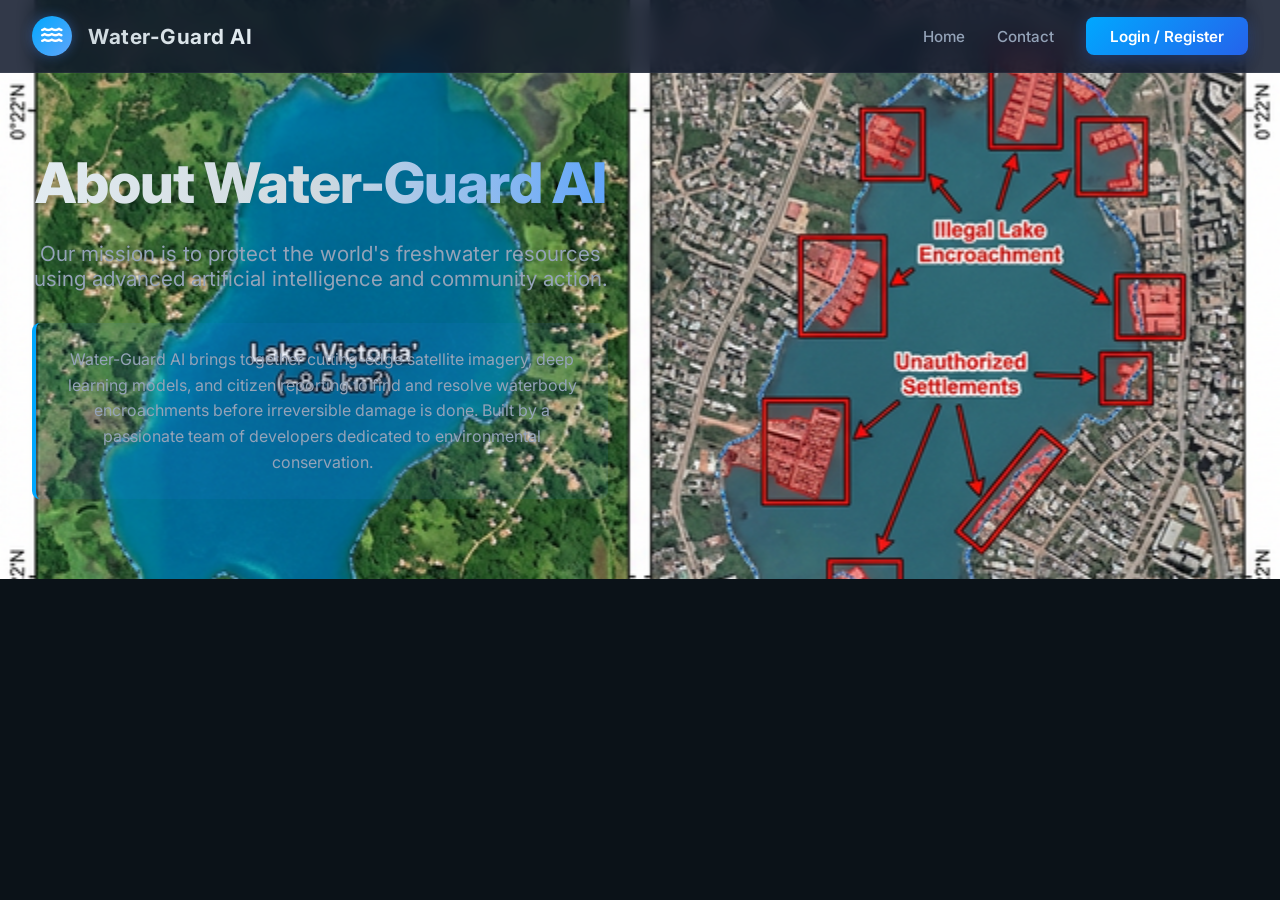
==== frontend/about.html @ 1f673948 "Enhance UI/UX, fix database migrations, unified satellite imagery, and connected Admin/Officer porta" ====
<!DOCTYPE html>
<html lang="en">
<head>
    <meta charset="UTF-8">
    <meta name="viewport" content="width=device-width, initial-scale=1.0">
    <title>Water-Guard AI | About Us</title>
    <link href="https://fonts.googleapis.com/css2?family=Inter:wght@300;400;600;700&display=swap" rel="stylesheet">
    <link rel="stylesheet" href="styles.css">
    <link rel="stylesheet" href="https://cdnjs.cloudflare.com/ajax/libs/font-awesome/6.4.0/css/all.min.css">
</head>
<body class="landing-mode">
    <header class="landing-header">
        <div class="header-container">
            <div class="logo-brand">
                <div class="icon-ring-small">
                    <i class="fa-solid fa-water"></i>
                </div>
                <h1>Water-Guard AI</h1>
            </div>
            <nav class="header-nav">
                <a href="index.html" class="nav-link">Home</a>
                <a href="contact.html" class="nav-link">Contact</a>
                <a href="login.html" class="nav-link login-btn">Login / Register</a>
            </nav>
        </div>
    </header>

    <section class="hero-section" style="padding-top: 150px; min-height: 50vh;">
        <div class="hero-content">
            <div class="hero-text" style="text-align: center; max-width: 800px; margin: 0 auto;">
                <h2 class="hero-title">About Water-Guard AI</h2>
                <p class="hero-subtitle">Our mission is to protect the world's freshwater resources using advanced artificial intelligence and community action.</p>
                <div class="problem-statement">
                    <p>Water-Guard AI brings together cutting-edge satellite imagery, deep learning models, and citizen reporting to find and resolve waterbody encroachments before irreversible damage is done. Built by a passionate team of developers dedicated to environmental conservation.</p>
                </div>
            </div>
        </div>
    </section>
</body>
</html>
---- frontend/styles.css ----
/* Reset and Base Styles */
:root {
    --bg-dark: #0B1218;
    --panel-bg: rgba(11, 18, 24, 0.65);
    --panel-border: rgba(255, 255, 255, 0.1);
    --text-primary: #f8fafc;
    --text-secondary: #94a3b8;
    --accent-blue: #00A8FF;
    --accent-blue-hover: #008DDE;
    --accent-success: #2ECC71;
    --accent-danger: #FF4D4D;
    --font-main: 'Inter', sans-serif;
    --corner-radius: 16px;
}

* {
    margin: 0;
    padding: 0;
    box-sizing: border-box;
}

body {
    font-family: var(--font-main);
    color: var(--text-primary);
    background-color: var(--bg-dark);
}

body.landing-mode {
    height: auto;
    overflow-y: auto;
}

body.dashboard-mode {
    height: 100vh;
    overflow: hidden;
}

.app-container {
    display: flex;
    height: 100vh;
    width: 100vw;
}

/* Glassmorphism Classes */
.glass-panel {
    background: var(--panel-bg);
    backdrop-filter: blur(20px);
    -webkit-backdrop-filter: blur(20px);
    border-right: 1px solid var(--panel-border);
    box-shadow: 0 4px 30px rgba(0, 0, 0, 0.5);
    z-index: 1000;
}

/* Sidebar Styling */
.sidebar {
    width: 380px;
    height: 100%;
    display: flex;
    flex-direction: column;
    padding: 2rem;
    position: relative;
    transition: transform 0.3s ease;
}

/* Logo Section */
.logo-section {
    display: flex;
    align-items: center;
    gap: 1rem;
    margin-bottom: 3rem;
}

.icon-ring {
    width: 48px;
    height: 48px;
    border-radius: 50%;
    background: linear-gradient(135deg, var(--accent-blue), #60a5fa);
    display: flex;
    align-items: center;
    justify-content: center;
    font-size: 1.5rem;
    color: white;
    box-shadow: 0 0 15px rgba(59, 130, 246, 0.5);
}

.logo-section h1 {
    font-size: 1.5rem;
    font-weight: 700;
    letter-spacing: 0.5px;
    background: linear-gradient(to right, #cfd9df 0%, #e2ebf0 100%);
    -webkit-background-clip: text;
    background-clip: text;
    -webkit-text-fill-color: transparent;
}

.subtitle {
    font-size: 0.85rem;
    color: var(--accent-blue);
    font-weight: 500;
    text-transform: uppercase;
    letter-spacing: 1px;
}

/* Controls */
.control-group {
    margin-bottom: 2rem;
}

.control-group label {
    display: block;
    font-size: 0.9rem;
    color: var(--text-secondary);
    margin-bottom: 0.75rem;
    font-weight: 600;
}

.control-group label i {
    margin-right: 8px;
    color: var(--accent-blue);
}

.input-wrapper input[type="text"] {
    width: 100%;
    padding: 14px 16px;
    background: rgba(255, 255, 255, 0.03);
    border: 1px solid var(--panel-border);
    border-radius: 8px;
    color: var(--text-primary);
    font-family: var(--font-main);
    font-size: 1rem;
    transition: all 0.2s ease;
    outline: none;
}

.input-wrapper input[type="text"]:focus {
    border-color: var(--accent-blue);
    background: rgba(59, 130, 246, 0.05);
    box-shadow: 0 0 0 3px rgba(59, 130, 246, 0.2);
}

/* File Upload UI */
.file-upload-wrapper {
    position: relative;
    width: 100%;
    height: 120px;
    border: 2px dashed var(--panel-border);
    border-radius: 12px;
    background: rgba(255, 255, 255, 0.02);
    display: flex;
    align-items: center;
    justify-content: center;
    transition: all 0.3s ease;
    cursor: pointer;
    overflow: hidden;
}

.file-upload-wrapper:hover {
    border-color: var(--accent-blue);
    background: rgba(59, 130, 246, 0.05);
}

.file-upload-wrapper input[type="file"] {
    position: absolute;
    width: 100%;
    height: 100%;
    opacity: 0;
    cursor: pointer;
    z-index: 10;
}

.file-upload-ui {
    display: flex;
    flex-direction: column;
    align-items: center;
    gap: 10px;
    color: var(--text-secondary);
    pointer-events: none;
}

.file-upload-ui i {
    font-size: 2rem;
    color: var(--accent-blue);
    transition: transform 0.3s ease;
}

.file-upload-wrapper:hover .file-upload-ui i {
    transform: translateY(-5px);
}

.file-upload-ui span {
    font-size: 0.9rem;
    font-weight: 500;
}

/* Action Button */
.primary-btn {
    width: 100%;
    padding: 16px;
    background: linear-gradient(135deg, var(--accent-blue), #2563eb);
    color: white;
    border: none;
    border-radius: 10px;
    font-family: var(--font-main);
    font-size: 1rem;
    font-weight: 600;
    cursor: pointer;
    box-shadow: 0 4px 15px rgba(37, 99, 235, 0.4);
    transition: all 0.3s ease;
    display: flex;
    align-items: center;
    justify-content: center;
    gap: 10px;
}

.primary-btn:hover {
    transform: translateY(-2px);
    box-shadow: 0 6px 20px rgba(37, 99, 235, 0.6);
}

.primary-btn:active {
    transform: translateY(1px);
}

/* Results Card */
.result-card {
    margin-top: 2rem;
    padding: 1.5rem;
    background: rgba(255, 255, 255, 0.03);
    border: 1px solid var(--panel-border);
    border-radius: 12px;
    display: flex;
    flex-direction: column;
    gap: 1rem;
    animation: fadeIn 0.4s ease forwards;
}

@keyframes fadeIn {
    from { opacity: 0; transform: translateY(10px); }
    to { opacity: 1; transform: translateY(0); }
}

.result-card.hidden {
    display: none;
}

.result-header {
    display: flex;
    align-items: center;
    gap: 8px;
    font-size: 1.1rem;
    font-weight: 600;
    color: var(--accent-success);
}

.result-item {
    display: flex;
    justify-content: space-between;
    align-items: center;
    padding-bottom: 0.5rem;
    border-bottom: 1px solid rgba(255,255,255,0.05);
    font-size: 0.95rem;
}

.result-item:last-child {
    border-bottom: none;
    padding-bottom: 0;
}

.result-label {
    color: var(--text-secondary);
}

.result-val {
    font-weight: 600;
    color: var(--text-primary);
}

.danger-text { color: var(--accent-danger); }

/* Loader */
.loader {
    width: 32px;
    height: 32px;
    border: 3px solid rgba(59, 130, 246, 0.3);
    border-radius: 50%;
    border-top-color: var(--accent-blue);
    animation: spin 1s linear infinite;
    margin: 1rem auto;
}

@keyframes spin {
    100% { transform: rotate(360deg); }
}

.loader.hidden { display: none; }

/* Credits Bottom */
.credits {
    margin-top: auto;
    text-align: center;
    font-size: 0.75rem;
    color: var(--text-secondary);
    opacity: 0.6;
}

/* Map Area */
.map-container {
    flex: 1;
    position: relative;
    background: #1a1a1a;
    background-image: 
        linear-gradient(rgba(255,255,255,0.03) 1px, transparent 1px),
        linear-gradient(90deg, rgba(255,255,255,0.03) 1px, transparent 1px);
    background-size: 50px 50px;
}

#map {
    width: 100%;
    height: 100%;
    z-index: 1;
    filter: brightness(0.9) contrast(1.2) saturate(1.1) grayscale(0.2);
}

/* Glassmorphism Stat Cards over map */
.map-overlay {
    position: absolute;
    top: 2rem;
    right: 2rem;
    padding: 1rem 1.5rem;
    border-radius: 12px;
    background: rgba(11, 18, 24, 0.4);
    backdrop-filter: blur(15px);
    -webkit-backdrop-filter: blur(15px);
    border: 1px solid rgba(255, 255, 255, 0.1);
    display: flex;
    gap: 2rem;
    z-index: 1000;
    box-shadow: 0 8px 32px 0 rgba(0, 0, 0, 0.3);
}

.stat-box {
    display: flex;
    flex-direction: column;
}

.stat-box.align-right {
    align-items: flex-end;
}

.stat-value {
    font-size: 1.2rem;
    font-weight: 700;
    color: var(--text-primary);
}

.stat-value i {
    color: var(--accent-blue);
    margin-right: 5px;
}

.stat-label {
    font-size: 0.75rem;
    color: var(--text-secondary);
    text-transform: uppercase;
    letter-spacing: 1px;
    margin-top: 2px;
}

/* Customizing Leaflet Dark Theme styling loosely */
.leaflet-container {
    background: #0f172a;
}
.leaflet-control-zoom {
    border: none !important;
    box-shadow: 0 4px 15px rgba(0,0,0,0.5) !important;
    border-radius: 8px !important;
    overflow: hidden;
}
.leaflet-control-zoom a {
    background: var(--panel-bg) !important;
    color: var(--text-primary) !important;
    border-bottom: 1px solid var(--panel-border) !important;
    backdrop-filter: blur(10px);
}
.leaflet-control-zoom a:hover {
    background: rgba(59, 130, 246, 0.2) !important;
}

/* ========== LANDING PAGE STYLES ========== */

.landing-page {
    width: 100%;
    min-height: 100vh;
    background: var(--bg-dark);
    overflow-x: hidden;
}

/* Landing Page Header */
.landing-header {
    position: fixed;
    top: 0;
    left: 0;
    right: 0;
    z-index: 2000;
    background: rgba(15, 23, 42, 0.85);
    backdrop-filter: blur(10px);
    border-bottom: 1px solid rgba(255, 255, 255, 0.05);
    padding: 0;
}

.header-container {
    max-width: 1400px;
    margin: 0 auto;
    padding: 1rem 2rem;
    display: flex;
    justify-content: space-between;
    align-items: center;
}

.logo-brand {
    display: flex;
    align-items: center;
    gap: 1rem;
    cursor: pointer;
    text-decoration: none;
}

.icon-ring-small {
    width: 40px;
    height: 40px;
    border-radius: 50%;
    background: linear-gradient(135deg, var(--accent-blue), #60a5fa);
    display: flex;
    align-items: center;
    justify-content: center;
    font-size: 1.2rem;
    color: white;
    box-shadow: 0 0 12px rgba(59, 130, 246, 0.4);
}

.logo-brand h1 {
    font-size: 1.3rem;
    font-weight: 700;
    background: linear-gradient(to right, #cfd9df 0%, #e2ebf0 100%);
    -webkit-background-clip: text;
    background-clip: text;
    -webkit-text-fill-color: transparent;
    letter-spacing: 0.5px;
}

.header-nav {
    display: flex;
    align-items: center;
    gap: 2rem;
}

.nav-link {
    color: var(--text-secondary);
    text-decoration: none;
    font-size: 0.95rem;
    font-weight: 500;
    transition: all 0.3s ease;
    position: relative;
}

.nav-link:hover {
    color: var(--accent-blue);
}

.nav-link::after {
    content: '';
    position: absolute;
    bottom: -5px;
    left: 0;
    width: 0;
    height: 2px;
    background: var(--accent-blue);
    transition: width 0.3s ease;
}

.nav-link:hover::after {
    width: 100%;
}

.login-btn {
    background: linear-gradient(135deg, var(--accent-blue), #2563eb);
    color: white !important;
    padding: 0.6rem 1.5rem;
    border-radius: 8px;
    font-weight: 600;
    box-shadow: 0 4px 15px rgba(37, 99, 235, 0.3);
    transition: all 0.3s ease;
}

.login-btn:hover {
    transform: translateY(-2px);
    box-shadow: 0 6px 20px rgba(37, 99, 235, 0.5);
}

.login-btn::after {
    display: none;
}

/* Cinematic Hero Section */
.hero-section {
    position: relative;
    min-height: 100vh;
    display: flex;
    align-items: center;
    padding: 80px 2rem 40px;
    background: url('assets/lake_comparison.png?v=2') center/cover no-repeat;
    overflow: hidden;
}


.hero-overlay {
    position: absolute;
    top: 0; left: 0; right: 0; bottom: 0;
    background: rgba(11, 18, 24, 0.55);
    z-index: 1;
}

/* Scanning Line Animation */
.hero-scanline {
    position: absolute;
    top: -100px;
    left: 0;
    width: 100%;
    height: 4px;
    background: var(--accent-blue);
    box-shadow: 0 0 25px 5px rgba(0, 168, 255, 0.5);
    z-index: 2;
    animation: scanAI 6s linear infinite;
}

@keyframes scanAI {
    0% { top: -5%; }
    100% { top: 105%; }
}

.hero-content {
    position: relative;
    z-index: 10;
    max-width: 1400px;
    margin: 0 auto;
    width: 100%;
    display: grid;
    grid-template-columns: 1fr 1fr;
    gap: 4rem;
    align-items: center;
}

.hero-text {
    z-index: 10;
}

.hero-title {
    font-size: 3.5rem;
    font-weight: 800;
    line-height: 1.2;
    margin-bottom: 1.5rem;
    background: linear-gradient(to right, #e2ebf0, #cfd9df, #60a5fa);
    -webkit-background-clip: text;
    background-clip: text;
    -webkit-text-fill-color: transparent;
    letter-spacing: -1px;
}

.hero-subtitle {
    font-size: 1.3rem;
    color: var(--text-secondary);
    margin-bottom: 2rem;
    font-weight: 400;
}

.problem-statement {
    background: rgba(59, 130, 246, 0.08);
    border-left: 4px solid var(--accent-blue);
    padding: 1.5rem;
    border-radius: 8px;
    margin-bottom: 2.5rem;
    font-size: 1rem;
    line-height: 1.6;
    color: var(--text-secondary);
}

.problem-statement strong {
    color: var(--accent-blue);
    font-weight: 600;
}

/* Glassmorphism Panel */
.analysis-card {
    background: rgba(255, 255, 255, 0.05);
    backdrop-filter: blur(10px);
    -webkit-backdrop-filter: blur(10px);
    border: 1px solid rgba(255, 255, 255, 0.1);
    border-radius: 15px;
    padding: 2.5rem;
    color: white;
    z-index: 10;
}

.hero-buttons {
    display: flex;
    gap: 1.5rem;
    flex-wrap: wrap;
    margin-top: 2rem;
}

.btn {
    padding: 14px 28px;
    border: none;
    border-radius: 10px;
    font-family: var(--font-main);
    font-size: 1rem;
    font-weight: 600;
    cursor: pointer;
    transition: all 0.3s ease;
    display: inline-flex;
    align-items: center;
    gap: 10px;
    text-decoration: none;
}

.btn-primary {
    background: linear-gradient(135deg, var(--accent-blue), #2563eb);
    color: white;
    box-shadow: 0 4px 15px rgba(37, 99, 235, 0.4);
}

.btn-primary:hover {
    transform: translateY(-3px);
    box-shadow: 0 8px 25px rgba(37, 99, 235, 0.6);
}

.btn-secondary {
    background: linear-gradient(135deg, var(--accent-success), #059669);
    color: white;
    box-shadow: 0 4px 15px rgba(16, 185, 129, 0.4);
}

.btn-secondary:hover {
    transform: translateY(-3px);
    box-shadow: 0 8px 25px rgba(16, 185, 129, 0.6);
}

.btn-outline {
    background: transparent;
    color: var(--accent-blue);
    border: 2px solid var(--accent-blue);
}

.btn-outline:hover {
    background: rgba(59, 130, 246, 0.1);
    transform: translateY(-3px);
}

.hero-image {
    position: relative;
    height: 400px;
    display: flex;
    align-items: center;
    justify-content: center;
}

/* Removed River Illustration block in favor of cinematic background */

/* Map Preview Section */
.map-preview-section {
    padding: 80px 2rem;
    background: rgba(255, 255, 255, 0.02);
    border-top: 1px solid rgba(255, 255, 255, 0.05);
    border-bottom: 1px solid rgba(255, 255, 255, 0.05);
}

.section-header {
    text-align: center;
    margin-bottom: 3rem;
    max-width: 1400px;
    margin-left: auto;
    margin-right: auto;
}

.section-header h3 {
    font-size: 2.5rem;
    font-weight: 700;
    margin-bottom: 0.75rem;
    background: linear-gradient(to right, #e2ebf0, #cfd9df);
    -webkit-background-clip: text;
    background-clip: text;
    -webkit-text-fill-color: transparent;
}

.section-header p {
    font-size: 1.1rem;
    color: var(--text-secondary);
}

.landing-map {
    width: 100%;
    max-width: 1400px;
    height: 500px;
    margin: 0 auto;
    border-radius: 16px;
    overflow: hidden;
    box-shadow: 0 10px 40px rgba(0, 0, 0, 0.5);
    border: 1px solid rgba(255, 255, 255, 0.1);
}

.map-legend {
    display: flex;
    justify-content: center;
    gap: 3rem;
    margin-top: 2.5rem;
    flex-wrap: wrap;
    max-width: 1400px;
    margin-left: auto;
    margin-right: auto;
}

.legend-item {
    display: flex;
    align-items: center;
    gap: 0.75rem;
}

.legend-dot {
    width: 12px;
    height: 12px;
    border-radius: 50%;
    flex-shrink: 0;
}

.legend-item p {
    color: var(--text-secondary);
    font-size: 0.95rem;
    margin: 0;
}

/* Statistics Section */
.stats-section {
    padding: 80px 2rem;
    max-width: 1400px;
    margin: 0 auto;
}

.stats-grid {
    display: grid;
    grid-template-columns: repeat(auto-fit, minmax(280px, 1fr));
    gap: 2rem;
    margin-top: 3rem;
}

.stat-card {
    padding: 2rem;
    border: 1px solid rgba(255, 255, 255, 0.1);
    border-radius: 16px;
    background: rgba(15, 23, 42, 0.4);
    backdrop-filter: blur(10px);
    display: flex;
    align-items: center;
    gap: 2rem;
    transition: all 0.3s ease;
}

.stat-card:hover {
    transform: translateY(-8px);
    background: rgba(15, 23, 42, 0.6);
    border-color: rgba(255, 255, 255, 0.2);
    box-shadow: 0 10px 30px rgba(59, 130, 246, 0.2);
}

.stat-icon {
    font-size: 2.5rem;
    color: var(--accent-blue);
    width: 60px;
    height: 60px;
    background: rgba(59, 130, 246, 0.15);
    border-radius: 12px;
    display: flex;
    align-items: center;
    justify-content: center;
    flex-shrink: 0;
}

.stat-content {
    flex: 1;
}

.stat-number {
    font-size: 2.2rem;
    font-weight: 800;
    color: var(--text-primary);
    margin-bottom: 0.5rem;
}

.stat-label {
    font-size: 0.95rem;
    color: var(--text-secondary);
    line-height: 1.4;
}

/* Features Section */
.features-section {
    padding: 80px 2rem;
    background: rgba(255, 255, 255, 0.02);
    border-top: 1px solid rgba(255, 255, 255, 0.05);
}

.features-grid {
    display: grid;
    grid-template-columns: repeat(auto-fit, minmax(300px, 1fr));
    gap: 2rem;
    margin-top: 3rem;
    max-width: 1400px;
    margin-left: auto;
    margin-right: auto;
}

.feature-card {
    padding: 2.5rem;
    border: 1px solid rgba(255, 255, 255, 0.1);
    border-radius: 16px;
    background: rgba(15, 23, 42, 0.4);
    transition: all 0.3s ease;
    text-align: center;
}

.feature-card:hover {
    transform: translateY(-10px);
    background: rgba(15, 23, 42, 0.6);
    border-color: var(--accent-blue);
    box-shadow: 0 15px 40px rgba(59, 130, 246, 0.25);
}

.feature-icon {
    font-size: 3rem;
    color: var(--accent-blue);
    margin-bottom: 1.5rem;
    transition: all 0.3s ease;
}

.feature-card:hover .feature-icon {
    transform: scale(1.15) rotate(5deg);
    color: #60a5fa;
    filter: drop-shadow(0 0 15px rgba(59, 130, 246, 0.5));
}

.feature-card h4 {
    font-size: 1.3rem;
    margin-bottom: 1rem;
    color: var(--text-primary);
    font-weight: 600;
}

.feature-card p {
    color: var(--text-secondary);
    line-height: 1.6;
    font-size: 0.95rem;
}

/* Awareness Section */
.awareness-section {
    padding: 80px 2rem;
    max-width: 1400px;
    margin: 0 auto;
}

.awareness-grid {
    display: grid;
    grid-template-columns: repeat(auto-fit, minmax(300px, 1fr));
    gap: 2rem;
    margin-top: 3rem;
}

.awareness-card {
    padding: 2.5rem;
    border: 1px solid rgba(255, 255, 255, 0.1);
    border-radius: 16px;
    background: rgba(15, 23, 42, 0.4);
    transition: all 0.3s ease;
}

.awareness-card:hover {
    transform: translateY(-8px);
    background: rgba(15, 23, 42, 0.6);
    border-color: var(--accent-success);
    box-shadow: 0 12px 35px rgba(16, 185, 129, 0.2);
}

.awareness-icon {
    font-size: 2.5rem;
    color: var(--accent-success);
    margin-bottom: 1.5rem;
    transition: all 0.3s ease;
}

.awareness-card:hover .awareness-icon {
    transform: scale(1.2) rotate(-5deg);
    filter: drop-shadow(0 0 12px rgba(16, 185, 129, 0.4));
}

.awareness-card h4 {
    font-size: 1.2rem;
    margin-bottom: 1rem;
    color: var(--text-primary);
    font-weight: 600;
}

.awareness-card p {
    color: var(--text-secondary);
    line-height: 1.6;
    font-size: 0.95rem;
}

/* Call to Action Section */
.cta-section {
    padding: 80px 2rem;
    background: linear-gradient(135deg, rgba(59, 130, 246, 0.15) 0%, rgba(16, 185, 129, 0.1) 100%);
    border-top: 1px solid rgba(255, 255, 255, 0.1);
    border-bottom: 1px solid rgba(255, 255, 255, 0.1);
}

.cta-content {
    max-width: 800px;
    margin: 0 auto;
    text-align: center;
}

.cta-section h3 {
    font-size: 2.5rem;
    font-weight: 700;
    margin-bottom: 1.5rem;
    background: linear-gradient(to right, #60a5fa, #10b981);
    -webkit-background-clip: text;
    background-clip: text;
    -webkit-text-fill-color: transparent;
}

.cta-section p {
    font-size: 1.1rem;
    color: var(--text-secondary);
    margin-bottom: 2.5rem;
    line-height: 1.6;
}

.cta-buttons {
    display: flex;
    gap: 1.5rem;
    justify-content: center;
    flex-wrap: wrap;
}

/* Landing Footer */
.landing-footer {
    background: rgba(15, 23, 42, 0.8);
    border-top: 1px solid rgba(255, 255, 255, 0.05);
    padding: 4rem 2rem 2rem;
    backdrop-filter: blur(10px);
}

.footer-content {
    max-width: 1400px;
    margin: 0 auto 3rem;
    display: grid;
    grid-template-columns: repeat(auto-fit, minmax(250px, 1fr));
    gap: 2rem;
}

.footer-section h5 {
    font-size: 1.1rem;
    font-weight: 600;
    margin-bottom: 1rem;
    color: var(--text-primary);
}

.footer-section p {
    color: var(--text-secondary);
    font-size: 0.95rem;
    line-height: 1.6;
}

.footer-section ul {
    list-style: none;
}

.footer-section ul li {
    margin-bottom: 0.75rem;
}

.footer-section ul li a {
    color: var(--text-secondary);
    text-decoration: none;
    transition: color 0.3s ease;
}

.footer-section ul li a:hover {
    color: var(--accent-blue);
}

.social-links {
    display: flex;
    gap: 1rem;
}

.social-links a {
    width: 40px;
    height: 40px;
    border: 1px solid rgba(255, 255, 255, 0.2);
    border-radius: 50%;
    display: flex;
    align-items: center;
    justify-content: center;
    color: var(--text-secondary);
    text-decoration: none;
    transition: all 0.3s ease;
}

.social-links a:hover {
    background: rgba(59, 130, 246, 0.2);
    border-color: var(--accent-blue);
    color: var(--accent-blue);
}

.footer-bottom {
    text-align: center;
    padding-top: 2rem;
    border-top: 1px solid rgba(255, 255, 255, 0.05);
    color: var(--text-secondary);
    font-size: 0.9rem;
}

/* Responsive Design */
@media (max-width: 1024px) {
    .hero-content {
        grid-template-columns: 1fr;
        gap: 2rem;
    }

    .hero-title {
        font-size: 2.5rem;
    }

    .hero-image {
        height: 300px;
    }

    .river-illustration {
        font-size: 150px;
    }

    .stats-grid {
        grid-template-columns: 1fr 1fr;
    }

    .features-grid {
        grid-template-columns: 1fr;
    }

    .awareness-grid {
        grid-template-columns: 1fr;
    }

    .landing-map {
        height: 350px;
    }
}

@media (max-width: 768px) {
    .header-nav {
        gap: 1rem;
    }

    .nav-link {
        font-size: 0.85rem;
    }

    .hero-section {
        padding: 100px 1.5rem 60px;
    }

    .hero-title {
        font-size: 2rem;
    }

    .hero-subtitle {
        font-size: 1.1rem;
    }

    .hero-buttons {
        flex-direction: column;
    }

    .btn {
        width: 100%;
        justify-content: center;
    }

    .stats-grid {
        grid-template-columns: 1fr;
    }

    .stat-card {
        flex-direction: column;
        text-align: center;
    }

    .section-header h3 {
        font-size: 1.8rem;
    }

    .section-header p {
        font-size: 0.95rem;
    }

    .cta-buttons {
        flex-direction: column;
    }

    .cta-buttons .btn {
        width: 100%;
    }

    .landing-map {
        height: 250px;
    }

    .map-legend {
        gap: 1.5rem;
    }
}

/* Case Study Section */
.case-study-section {
    padding: 80px 2rem;
    max-width: 1400px;
    margin: 0 auto;
}

.case-study-container {
    margin-top: 3rem;
}

.case-study-card {
    display: grid;
    grid-template-columns: 1fr 1fr;
    gap: 3rem;
    padding: 3rem;
    align-items: center;
}

.case-study-details h4 {
    font-size: 1.5rem;
    margin-bottom: 1.5rem;
    color: var(--accent-blue);
}

.case-study-details p {
    color: var(--text-secondary);
    line-height: 1.8;
    margin-bottom: 2rem;
    font-size: 1.1rem;
}

.case-study-stats {
    display: grid;
    grid-template-columns: repeat(3, 1fr);
    gap: 1.5rem;
}

.cs-stat {
    display: flex;
    flex-direction: column;
    gap: 5px;
}

.cs-val {
    font-size: 1.8rem;
    font-weight: 700;
    color: var(--text-primary);
}

.cs-lbl {
    font-size: 0.8rem;
    color: var(--text-secondary);
    text-transform: uppercase;
    letter-spacing: 1px;
}

@media (max-width: 900px) {
    .case-study-card {
        grid-template-columns: 1fr;
        padding: 2rem;
    }
}
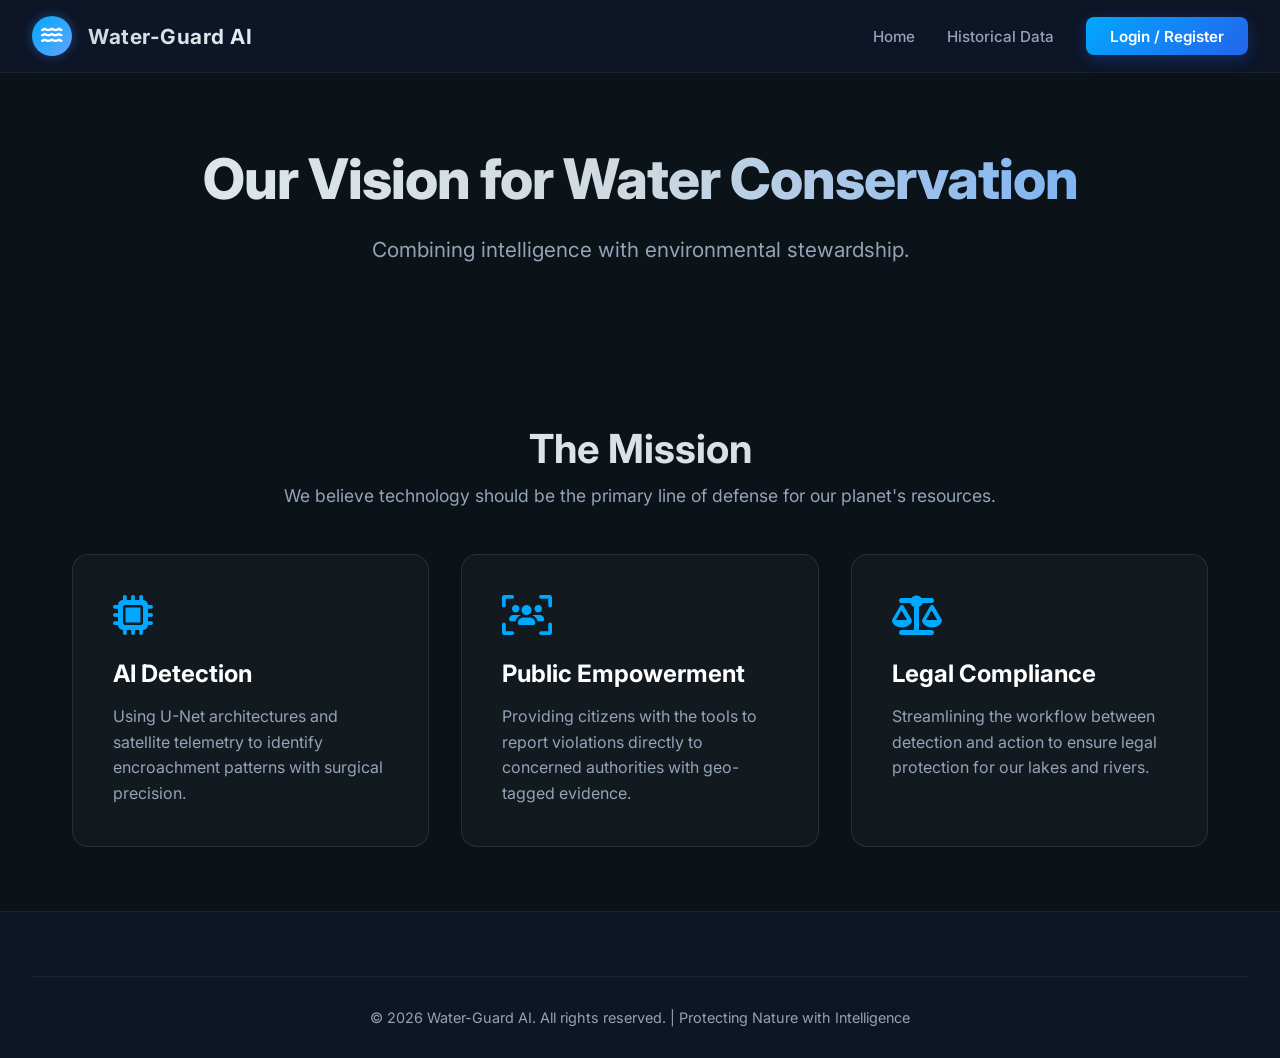
==== commit 2aac98f3: "Fix About and Contact pages, remove background images, and update navigation" ====
--- a/frontend/about.html
+++ b/frontend/about.html
@@ -4,37 +4,133 @@
     <meta charset="UTF-8">
     <meta name="viewport" content="width=device-width, initial-scale=1.0">
     <title>Water-Guard AI | About Us</title>
+    
+    <!-- Google Fonts -->
     <link href="https://fonts.googleapis.com/css2?family=Inter:wght@300;400;600;700&display=swap" rel="stylesheet">
+    
+    <!-- Custom Styles -->
     <link rel="stylesheet" href="styles.css">
+    
+    <!-- FontAwesome Icons -->
     <link rel="stylesheet" href="https://cdnjs.cloudflare.com/ajax/libs/font-awesome/6.4.0/css/all.min.css">
+
+    <style>
+        .about-hero {
+            background: #0B1218 !important; /* Forces no image */
+            min-height: 40vh !important;
+            padding-top: 120px;
+        }
+
+        .about-content {
+            max-width: 1200px;
+            margin: 0 auto;
+            padding: 4rem 2rem;
+        }
+
+        .mission-grid {
+            display: grid;
+            grid-template-columns: repeat(auto-fit, minmax(300px, 1fr));
+            gap: 2rem;
+            margin-top: 3rem;
+        }
+
+        .glass-card {
+            background: rgba(255, 255, 255, 0.03);
+            backdrop-filter: blur(10px);
+            border: 1px solid rgba(255, 255, 255, 0.1);
+            border-radius: 16px;
+            padding: 2.5rem;
+            transition: transform 0.3s ease;
+        }
+
+        .glass-card:hover {
+            transform: translateY(-10px);
+            border-color: var(--accent-blue);
+        }
+
+        .glass-card i {
+            font-size: 2.5rem;
+            color: var(--accent-blue);
+            margin-bottom: 1.5rem;
+        }
+
+        .glass-card h3 {
+            font-size: 1.5rem;
+            margin-bottom: 1rem;
+            color: #fff;
+        }
+
+        .glass-card p {
+            color: var(--text-secondary);
+            line-height: 1.6;
+        }
+    </style>
 </head>
 <body class="landing-mode">
+    <!-- Navigation Header -->
     <header class="landing-header">
         <div class="header-container">
-            <div class="logo-brand">
+            <a href="index.html" class="logo-brand">
                 <div class="icon-ring-small">
                     <i class="fa-solid fa-water"></i>
                 </div>
                 <h1>Water-Guard AI</h1>
-            </div>
+            </a>
             <nav class="header-nav">
                 <a href="index.html" class="nav-link">Home</a>
-                <a href="contact.html" class="nav-link">Contact</a>
+                <a href="history.html" class="nav-link">Historical Data</a>
                 <a href="login.html" class="nav-link login-btn">Login / Register</a>
             </nav>
         </div>
     </header>
 
-    <section class="hero-section" style="padding-top: 150px; min-height: 50vh;">
-        <div class="hero-content">
-            <div class="hero-text" style="text-align: center; max-width: 800px; margin: 0 auto;">
-                <h2 class="hero-title">About Water-Guard AI</h2>
-                <p class="hero-subtitle">Our mission is to protect the world's freshwater resources using advanced artificial intelligence and community action.</p>
-                <div class="problem-statement">
-                    <p>Water-Guard AI brings together cutting-edge satellite imagery, deep learning models, and citizen reporting to find and resolve waterbody encroachments before irreversible damage is done. Built by a passionate team of developers dedicated to environmental conservation.</p>
+    <main>
+        <!-- About Hero Section -->
+        <section class="hero-section about-hero">
+            <div class="hero-overlay" style="background: transparent;"></div>
+            <div class="hero-content" style="grid-template-columns: 1fr; text-align: center;">
+                <div class="hero-text">
+                    <h2 class="hero-title">Our Vision for Water Conservation</h2>
+                    <p class="hero-subtitle">Combining intelligence with environmental stewardship.</p>
                 </div>
             </div>
+        </section>
+
+        <!-- Mission Details -->
+        <section class="about-content">
+            <div class="section-header">
+                <h3>The Mission</h3>
+                <p>We believe technology should be the primary line of defense for our planet's resources.</p>
+            </div>
+
+            <div class="mission-grid">
+                <div class="glass-card">
+                    <i class="fa-solid fa-microchip"></i>
+                    <h3>AI Detection</h3>
+                    <p>Using U-Net architectures and satellite telemetry to identify encroachment patterns with surgical precision.</p>
+                </div>
+
+                <div class="glass-card">
+                    <i class="fa-solid fa-users-viewfinder"></i>
+                    <h3>Public Empowerment</h3>
+                    <p>Providing citizens with the tools to report violations directly to concerned authorities with geo-tagged evidence.</p>
+                </div>
+
+                <div class="glass-card">
+                    <i class="fa-solid fa-scale-balanced"></i>
+                    <h3>Legal Compliance</h3>
+                    <p>Streamlining the workflow between detection and action to ensure legal protection for our lakes and rivers.</p>
+                </div>
+            </div>
+        </section>
+    </main>
+
+    <!-- Footer copied from index.html concept -->
+    <footer class="landing-footer">
+        <div class="footer-bottom">
+            <p>&copy; 2026 Water-Guard AI. All rights reserved. | Protecting Nature with Intelligence</p>
         </div>
-    </section>
+    </footer>
+
 </body>
 </html>
--- a/frontend/styles.css
+++ b/frontend/styles.css
@@ -508,7 +508,7 @@
     display: flex;
     align-items: center;
     padding: 80px 2rem 40px;
-    background: url('assets/lake_comparison.png?v=2') center/cover no-repeat;
+    background: url('assets/compare.png') center/cover no-repeat;
     overflow: hidden;
 }
 
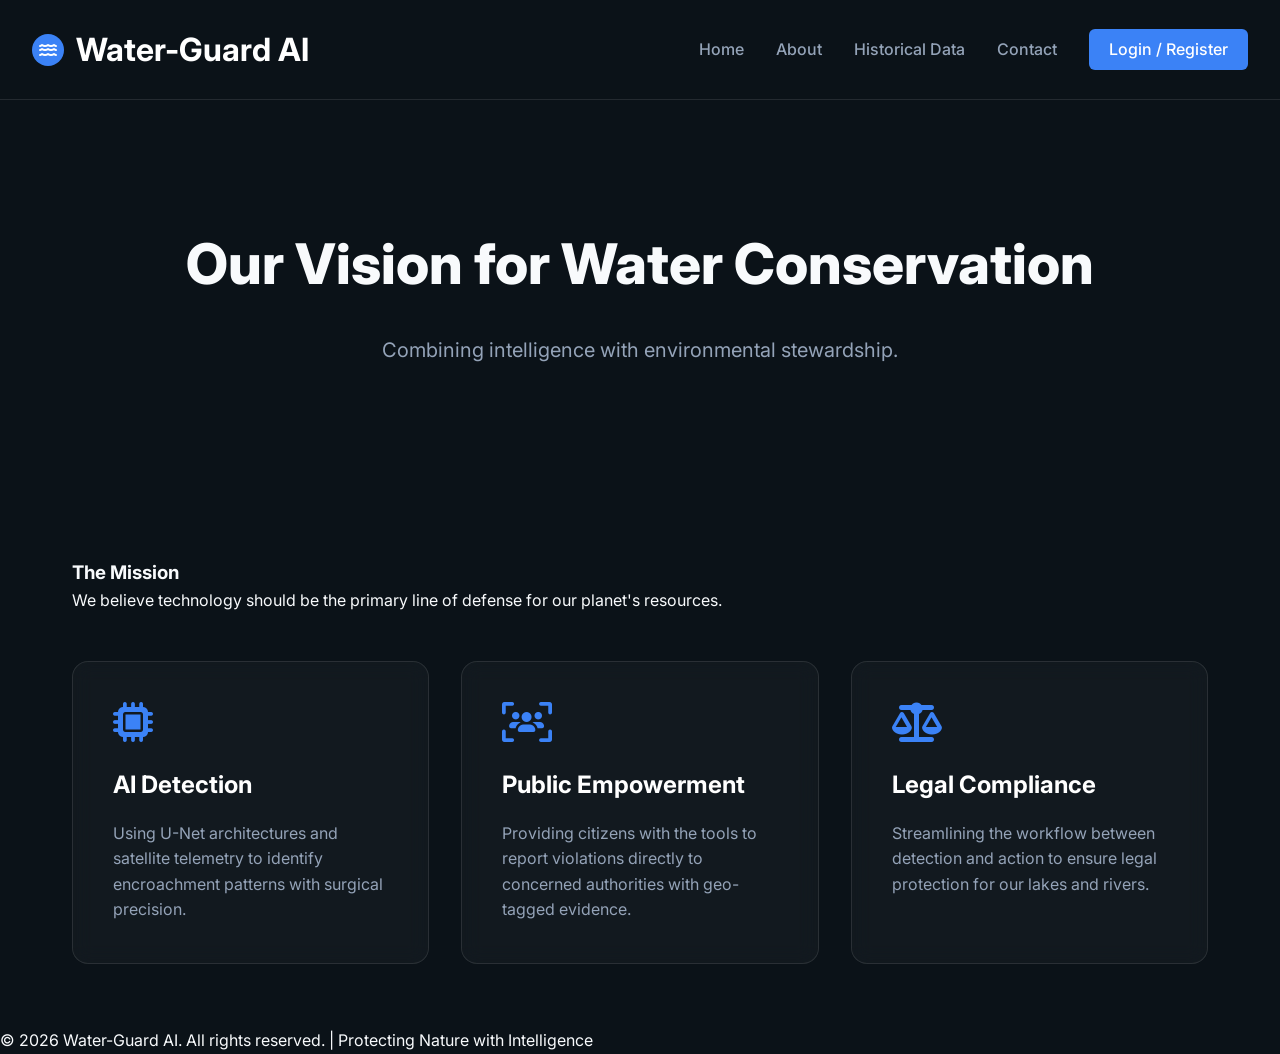
==== commit ec5e202a: "all db error fixed and migrated updated colulmnd" ====
--- a/frontend/about.html
+++ b/frontend/about.html
@@ -4,36 +4,27 @@
     <meta charset="UTF-8">
     <meta name="viewport" content="width=device-width, initial-scale=1.0">
     <title>Water-Guard AI | About Us</title>
-    
-    <!-- Google Fonts -->
     <link href="https://fonts.googleapis.com/css2?family=Inter:wght@300;400;600;700&display=swap" rel="stylesheet">
-    
-    <!-- Custom Styles -->
     <link rel="stylesheet" href="styles.css">
-    
-    <!-- FontAwesome Icons -->
     <link rel="stylesheet" href="https://cdnjs.cloudflare.com/ajax/libs/font-awesome/6.4.0/css/all.min.css">
-
+    <script src="auth.js?v=2"></script>
     <style>
         .about-hero {
-            background: #0B1218 !important; /* Forces no image */
+            background: #0B1218 !important; 
             min-height: 40vh !important;
             padding-top: 120px;
         }
-
         .about-content {
             max-width: 1200px;
             margin: 0 auto;
             padding: 4rem 2rem;
         }
-
         .mission-grid {
             display: grid;
             grid-template-columns: repeat(auto-fit, minmax(300px, 1fr));
             gap: 2rem;
             margin-top: 3rem;
         }
-
         .glass-card {
             background: rgba(255, 255, 255, 0.03);
             backdrop-filter: blur(10px);
@@ -42,24 +33,20 @@
             padding: 2.5rem;
             transition: transform 0.3s ease;
         }
-
         .glass-card:hover {
             transform: translateY(-10px);
             border-color: var(--accent-blue);
         }
-
         .glass-card i {
             font-size: 2.5rem;
             color: var(--accent-blue);
             margin-bottom: 1.5rem;
         }
-
         .glass-card h3 {
             font-size: 1.5rem;
             margin-bottom: 1rem;
             color: #fff;
         }
-
         .glass-card p {
             color: var(--text-secondary);
             line-height: 1.6;
@@ -67,7 +54,6 @@
     </style>
 </head>
 <body class="landing-mode">
-    <!-- Navigation Header -->
     <header class="landing-header">
         <div class="header-container">
             <a href="index.html" class="logo-brand">
@@ -78,14 +64,15 @@
             </a>
             <nav class="header-nav">
                 <a href="index.html" class="nav-link">Home</a>
+                <a href="about.html" class="nav-link">About</a>
                 <a href="history.html" class="nav-link">Historical Data</a>
+                <a href="contact.html" class="nav-link">Contact</a>
                 <a href="login.html" class="nav-link login-btn">Login / Register</a>
             </nav>
         </div>
     </header>
 
     <main>
-        <!-- About Hero Section -->
         <section class="hero-section about-hero">
             <div class="hero-overlay" style="background: transparent;"></div>
             <div class="hero-content" style="grid-template-columns: 1fr; text-align: center;">
@@ -96,7 +83,6 @@
             </div>
         </section>
 
-        <!-- Mission Details -->
         <section class="about-content">
             <div class="section-header">
                 <h3>The Mission</h3>
@@ -125,12 +111,10 @@
         </section>
     </main>
 
-    <!-- Footer copied from index.html concept -->
     <footer class="landing-footer">
         <div class="footer-bottom">
             <p>&copy; 2026 Water-Guard AI. All rights reserved. | Protecting Nature with Intelligence</p>
         </div>
     </footer>
-
 </body>
 </html>
--- a/frontend/styles.css
+++ b/frontend/styles.css
@@ -1,16 +1,14 @@
-/* Reset and Base Styles */
 :root {
     --bg-dark: #0B1218;
-    --panel-bg: rgba(11, 18, 24, 0.65);
+    --panel-bg: rgba(15, 23, 42, 0.9);
     --panel-border: rgba(255, 255, 255, 0.1);
     --text-primary: #f8fafc;
     --text-secondary: #94a3b8;
-    --accent-blue: #00A8FF;
-    --accent-blue-hover: #008DDE;
-    --accent-success: #2ECC71;
-    --accent-danger: #FF4D4D;
+    --accent-blue: #3b82f6;
+    --accent-green: #10b981;
+    --accent-danger: #ef4444;
+    --accent-warning: #f59e0b;
     --font-main: 'Inter', sans-serif;
-    --corner-radius: 16px;
 }
 
 * {
@@ -23,1123 +21,218 @@
     font-family: var(--font-main);
     color: var(--text-primary);
     background-color: var(--bg-dark);
-}
-
-body.landing-mode {
-    height: auto;
-    overflow-y: auto;
-}
-
-body.dashboard-mode {
-    height: 100vh;
-    overflow: hidden;
-}
-
-.app-container {
-    display: flex;
-    height: 100vh;
-    width: 100vw;
-}
-
-/* Glassmorphism Classes */
-.glass-panel {
-    background: var(--panel-bg);
-    backdrop-filter: blur(20px);
-    -webkit-backdrop-filter: blur(20px);
-    border-right: 1px solid var(--panel-border);
-    box-shadow: 0 4px 30px rgba(0, 0, 0, 0.5);
-    z-index: 1000;
-}
-
-/* Sidebar Styling */
-.sidebar {
-    width: 380px;
-    height: 100%;
-    display: flex;
-    flex-direction: column;
-    padding: 2rem;
-    position: relative;
-    transition: transform 0.3s ease;
-}
-
-/* Logo Section */
-.logo-section {
-    display: flex;
-    align-items: center;
-    gap: 1rem;
-    margin-bottom: 3rem;
-}
-
-.icon-ring {
-    width: 48px;
-    height: 48px;
-    border-radius: 50%;
-    background: linear-gradient(135deg, var(--accent-blue), #60a5fa);
-    display: flex;
-    align-items: center;
-    justify-content: center;
-    font-size: 1.5rem;
-    color: white;
-    box-shadow: 0 0 15px rgba(59, 130, 246, 0.5);
-}
-
-.logo-section h1 {
-    font-size: 1.5rem;
-    font-weight: 700;
-    letter-spacing: 0.5px;
-    background: linear-gradient(to right, #cfd9df 0%, #e2ebf0 100%);
-    -webkit-background-clip: text;
-    background-clip: text;
-    -webkit-text-fill-color: transparent;
-}
-
-.subtitle {
-    font-size: 0.85rem;
-    color: var(--accent-blue);
-    font-weight: 500;
-    text-transform: uppercase;
-    letter-spacing: 1px;
-}
-
-/* Controls */
-.control-group {
-    margin-bottom: 2rem;
-}
-
-.control-group label {
-    display: block;
-    font-size: 0.9rem;
-    color: var(--text-secondary);
-    margin-bottom: 0.75rem;
-    font-weight: 600;
-}
-
-.control-group label i {
-    margin-right: 8px;
-    color: var(--accent-blue);
-}
-
-.input-wrapper input[type="text"] {
-    width: 100%;
-    padding: 14px 16px;
-    background: rgba(255, 255, 255, 0.03);
-    border: 1px solid var(--panel-border);
-    border-radius: 8px;
-    color: var(--text-primary);
-    font-family: var(--font-main);
-    font-size: 1rem;
-    transition: all 0.2s ease;
-    outline: none;
-}
-
-.input-wrapper input[type="text"]:focus {
-    border-color: var(--accent-blue);
-    background: rgba(59, 130, 246, 0.05);
-    box-shadow: 0 0 0 3px rgba(59, 130, 246, 0.2);
-}
-
-/* File Upload UI */
-.file-upload-wrapper {
-    position: relative;
-    width: 100%;
-    height: 120px;
-    border: 2px dashed var(--panel-border);
-    border-radius: 12px;
-    background: rgba(255, 255, 255, 0.02);
-    display: flex;
-    align-items: center;
-    justify-content: center;
-    transition: all 0.3s ease;
-    cursor: pointer;
-    overflow: hidden;
-}
-
-.file-upload-wrapper:hover {
-    border-color: var(--accent-blue);
-    background: rgba(59, 130, 246, 0.05);
-}
-
-.file-upload-wrapper input[type="file"] {
-    position: absolute;
-    width: 100%;
-    height: 100%;
-    opacity: 0;
-    cursor: pointer;
-    z-index: 10;
-}
-
-.file-upload-ui {
-    display: flex;
-    flex-direction: column;
-    align-items: center;
-    gap: 10px;
-    color: var(--text-secondary);
-    pointer-events: none;
-}
-
-.file-upload-ui i {
-    font-size: 2rem;
-    color: var(--accent-blue);
-    transition: transform 0.3s ease;
-}
-
-.file-upload-wrapper:hover .file-upload-ui i {
-    transform: translateY(-5px);
-}
-
-.file-upload-ui span {
-    font-size: 0.9rem;
-    font-weight: 500;
-}
-
-/* Action Button */
-.primary-btn {
-    width: 100%;
-    padding: 16px;
-    background: linear-gradient(135deg, var(--accent-blue), #2563eb);
-    color: white;
-    border: none;
-    border-radius: 10px;
-    font-family: var(--font-main);
-    font-size: 1rem;
-    font-weight: 600;
-    cursor: pointer;
-    box-shadow: 0 4px 15px rgba(37, 99, 235, 0.4);
-    transition: all 0.3s ease;
-    display: flex;
-    align-items: center;
-    justify-content: center;
-    gap: 10px;
-}
-
-.primary-btn:hover {
-    transform: translateY(-2px);
-    box-shadow: 0 6px 20px rgba(37, 99, 235, 0.6);
-}
-
-.primary-btn:active {
-    transform: translateY(1px);
-}
-
-/* Results Card */
-.result-card {
-    margin-top: 2rem;
-    padding: 1.5rem;
-    background: rgba(255, 255, 255, 0.03);
-    border: 1px solid var(--panel-border);
-    border-radius: 12px;
-    display: flex;
-    flex-direction: column;
-    gap: 1rem;
-    animation: fadeIn 0.4s ease forwards;
-}
-
-@keyframes fadeIn {
-    from { opacity: 0; transform: translateY(10px); }
-    to { opacity: 1; transform: translateY(0); }
-}
-
-.result-card.hidden {
-    display: none;
-}
-
-.result-header {
-    display: flex;
-    align-items: center;
-    gap: 8px;
-    font-size: 1.1rem;
-    font-weight: 600;
-    color: var(--accent-success);
-}
-
-.result-item {
-    display: flex;
-    justify-content: space-between;
-    align-items: center;
-    padding-bottom: 0.5rem;
-    border-bottom: 1px solid rgba(255,255,255,0.05);
-    font-size: 0.95rem;
-}
-
-.result-item:last-child {
-    border-bottom: none;
-    padding-bottom: 0;
-}
-
-.result-label {
-    color: var(--text-secondary);
-}
-
-.result-val {
-    font-weight: 600;
-    color: var(--text-primary);
-}
-
-.danger-text { color: var(--accent-danger); }
-
-/* Loader */
-.loader {
-    width: 32px;
-    height: 32px;
-    border: 3px solid rgba(59, 130, 246, 0.3);
-    border-radius: 50%;
-    border-top-color: var(--accent-blue);
-    animation: spin 1s linear infinite;
-    margin: 1rem auto;
-}
-
-@keyframes spin {
-    100% { transform: rotate(360deg); }
-}
-
-.loader.hidden { display: none; }
-
-/* Credits Bottom */
-.credits {
-    margin-top: auto;
-    text-align: center;
-    font-size: 0.75rem;
-    color: var(--text-secondary);
-    opacity: 0.6;
-}
-
-/* Map Area */
-.map-container {
-    flex: 1;
-    position: relative;
-    background: #1a1a1a;
-    background-image: 
-        linear-gradient(rgba(255,255,255,0.03) 1px, transparent 1px),
-        linear-gradient(90deg, rgba(255,255,255,0.03) 1px, transparent 1px);
-    background-size: 50px 50px;
-}
-
-#map {
-    width: 100%;
-    height: 100%;
-    z-index: 1;
-    filter: brightness(0.9) contrast(1.2) saturate(1.1) grayscale(0.2);
-}
-
-/* Glassmorphism Stat Cards over map */
-.map-overlay {
-    position: absolute;
-    top: 2rem;
-    right: 2rem;
-    padding: 1rem 1.5rem;
-    border-radius: 12px;
-    background: rgba(11, 18, 24, 0.4);
-    backdrop-filter: blur(15px);
-    -webkit-backdrop-filter: blur(15px);
-    border: 1px solid rgba(255, 255, 255, 0.1);
-    display: flex;
-    gap: 2rem;
-    z-index: 1000;
-    box-shadow: 0 8px 32px 0 rgba(0, 0, 0, 0.3);
-}
-
-.stat-box {
-    display: flex;
-    flex-direction: column;
-}
-
-.stat-box.align-right {
-    align-items: flex-end;
-}
-
-.stat-value {
-    font-size: 1.2rem;
-    font-weight: 700;
-    color: var(--text-primary);
-}
-
-.stat-value i {
-    color: var(--accent-blue);
-    margin-right: 5px;
-}
-
-.stat-label {
-    font-size: 0.75rem;
-    color: var(--text-secondary);
-    text-transform: uppercase;
-    letter-spacing: 1px;
-    margin-top: 2px;
-}
-
-/* Customizing Leaflet Dark Theme styling loosely */
-.leaflet-container {
-    background: #0f172a;
-}
-.leaflet-control-zoom {
-    border: none !important;
-    box-shadow: 0 4px 15px rgba(0,0,0,0.5) !important;
-    border-radius: 8px !important;
-    overflow: hidden;
-}
-.leaflet-control-zoom a {
-    background: var(--panel-bg) !important;
-    color: var(--text-primary) !important;
-    border-bottom: 1px solid var(--panel-border) !important;
-    backdrop-filter: blur(10px);
-}
-.leaflet-control-zoom a:hover {
-    background: rgba(59, 130, 246, 0.2) !important;
-}
-
-/* ========== LANDING PAGE STYLES ========== */
+    line-height: 1.6;
+}
 
 .landing-page {
     width: 100%;
-    min-height: 100vh;
-    background: var(--bg-dark);
-    overflow-x: hidden;
-}
-
-/* Landing Page Header */
-.landing-header {
-    position: fixed;
-    top: 0;
-    left: 0;
-    right: 0;
-    z-index: 2000;
-    background: rgba(15, 23, 42, 0.85);
-    backdrop-filter: blur(10px);
-    border-bottom: 1px solid rgba(255, 255, 255, 0.05);
-    padding: 0;
 }
 
 .header-container {
     max-width: 1400px;
     margin: 0 auto;
-    padding: 1rem 2rem;
+    padding: 1.5rem 2rem;
     display: flex;
     justify-content: space-between;
     align-items: center;
 }
 
+.landing-header {
+    background: var(--bg-dark);
+    border-bottom: 1px solid var(--panel-border);
+    position: sticky;
+    top: 0;
+    z-index: 1000;
+}
+
 .logo-brand {
     display: flex;
     align-items: center;
-    gap: 1rem;
-    cursor: pointer;
+    gap: 12px;
     text-decoration: none;
+    color: white;
 }
 
 .icon-ring-small {
-    width: 40px;
-    height: 40px;
+    width: 32px;
+    height: 32px;
+    background: var(--accent-blue);
     border-radius: 50%;
-    background: linear-gradient(135deg, var(--accent-blue), #60a5fa);
     display: flex;
     align-items: center;
     justify-content: center;
-    font-size: 1.2rem;
-    color: white;
-    box-shadow: 0 0 12px rgba(59, 130, 246, 0.4);
-}
-
-.logo-brand h1 {
-    font-size: 1.3rem;
-    font-weight: 700;
-    background: linear-gradient(to right, #cfd9df 0%, #e2ebf0 100%);
-    -webkit-background-clip: text;
-    background-clip: text;
-    -webkit-text-fill-color: transparent;
-    letter-spacing: 0.5px;
 }
 
 .header-nav {
     display: flex;
-    align-items: center;
     gap: 2rem;
+    align-items: center;
 }
 
 .nav-link {
     color: var(--text-secondary);
     text-decoration: none;
-    font-size: 0.95rem;
     font-weight: 500;
-    transition: all 0.3s ease;
-    position: relative;
-}
-
-.nav-link:hover {
-    color: var(--accent-blue);
-}
-
-.nav-link::after {
-    content: '';
-    position: absolute;
-    bottom: -5px;
-    left: 0;
-    width: 0;
-    height: 2px;
+}
+
+.login-btn {
     background: var(--accent-blue);
-    transition: width 0.3s ease;
-}
-
-.nav-link:hover::after {
-    width: 100%;
-}
-
-.login-btn {
-    background: linear-gradient(135deg, var(--accent-blue), #2563eb);
     color: white !important;
-    padding: 0.6rem 1.5rem;
-    border-radius: 8px;
-    font-weight: 600;
-    box-shadow: 0 4px 15px rgba(37, 99, 235, 0.3);
-    transition: all 0.3s ease;
-}
-
-.login-btn:hover {
-    transform: translateY(-2px);
-    box-shadow: 0 6px 20px rgba(37, 99, 235, 0.5);
-}
-
-.login-btn::after {
-    display: none;
-}
-
-/* Cinematic Hero Section */
-.hero-section {
-    position: relative;
-    min-height: 100vh;
-    display: flex;
-    align-items: center;
-    padding: 80px 2rem 40px;
-    background: url('assets/compare.png') center/cover no-repeat;
-    overflow: hidden;
-}
-
-
-.hero-overlay {
-    position: absolute;
-    top: 0; left: 0; right: 0; bottom: 0;
-    background: rgba(11, 18, 24, 0.55);
-    z-index: 1;
-}
-
-/* Scanning Line Animation */
-.hero-scanline {
-    position: absolute;
-    top: -100px;
-    left: 0;
-    width: 100%;
-    height: 4px;
-    background: var(--accent-blue);
-    box-shadow: 0 0 25px 5px rgba(0, 168, 255, 0.5);
-    z-index: 2;
-    animation: scanAI 6s linear infinite;
-}
-
-@keyframes scanAI {
-    0% { top: -5%; }
-    100% { top: 105%; }
-}
-
-.hero-content {
-    position: relative;
-    z-index: 10;
-    max-width: 1400px;
-    margin: 0 auto;
-    width: 100%;
-    display: grid;
-    grid-template-columns: 1fr 1fr;
-    gap: 4rem;
-    align-items: center;
-}
-
-.hero-text {
-    z-index: 10;
-}
-
-.hero-title {
-    font-size: 3.5rem;
-    font-weight: 800;
-    line-height: 1.2;
-    margin-bottom: 1.5rem;
-    background: linear-gradient(to right, #e2ebf0, #cfd9df, #60a5fa);
-    -webkit-background-clip: text;
-    background-clip: text;
-    -webkit-text-fill-color: transparent;
-    letter-spacing: -1px;
-}
-
-.hero-subtitle {
-    font-size: 1.3rem;
-    color: var(--text-secondary);
-    margin-bottom: 2rem;
-    font-weight: 400;
-}
-
-.problem-statement {
-    background: rgba(59, 130, 246, 0.08);
-    border-left: 4px solid var(--accent-blue);
-    padding: 1.5rem;
-    border-radius: 8px;
-    margin-bottom: 2.5rem;
-    font-size: 1rem;
-    line-height: 1.6;
-    color: var(--text-secondary);
-}
-
-.problem-statement strong {
-    color: var(--accent-blue);
-    font-weight: 600;
-}
-
-/* Glassmorphism Panel */
-.analysis-card {
-    background: rgba(255, 255, 255, 0.05);
-    backdrop-filter: blur(10px);
-    -webkit-backdrop-filter: blur(10px);
-    border: 1px solid rgba(255, 255, 255, 0.1);
-    border-radius: 15px;
-    padding: 2.5rem;
-    color: white;
-    z-index: 10;
-}
-
-.hero-buttons {
-    display: flex;
-    gap: 1.5rem;
-    flex-wrap: wrap;
-    margin-top: 2rem;
-}
-
-.btn {
-    padding: 14px 28px;
-    border: none;
-    border-radius: 10px;
-    font-family: var(--font-main);
-    font-size: 1rem;
-    font-weight: 600;
-    cursor: pointer;
-    transition: all 0.3s ease;
-    display: inline-flex;
-    align-items: center;
-    gap: 10px;
-    text-decoration: none;
-}
-
-.btn-primary {
-    background: linear-gradient(135deg, var(--accent-blue), #2563eb);
-    color: white;
-    box-shadow: 0 4px 15px rgba(37, 99, 235, 0.4);
-}
-
-.btn-primary:hover {
-    transform: translateY(-3px);
-    box-shadow: 0 8px 25px rgba(37, 99, 235, 0.6);
-}
-
-.btn-secondary {
-    background: linear-gradient(135deg, var(--accent-success), #059669);
-    color: white;
-    box-shadow: 0 4px 15px rgba(16, 185, 129, 0.4);
-}
-
-.btn-secondary:hover {
-    transform: translateY(-3px);
-    box-shadow: 0 8px 25px rgba(16, 185, 129, 0.6);
-}
-
-.btn-outline {
-    background: transparent;
-    color: var(--accent-blue);
-    border: 2px solid var(--accent-blue);
-}
-
-.btn-outline:hover {
-    background: rgba(59, 130, 246, 0.1);
-    transform: translateY(-3px);
-}
-
-.hero-image {
-    position: relative;
-    height: 400px;
-    display: flex;
-    align-items: center;
-    justify-content: center;
-}
-
-/* Removed River Illustration block in favor of cinematic background */
-
-/* Map Preview Section */
-.map-preview-section {
-    padding: 80px 2rem;
-    background: rgba(255, 255, 255, 0.02);
-    border-top: 1px solid rgba(255, 255, 255, 0.05);
-    border-bottom: 1px solid rgba(255, 255, 255, 0.05);
-}
-
-.section-header {
-    text-align: center;
-    margin-bottom: 3rem;
-    max-width: 1400px;
-    margin-left: auto;
-    margin-right: auto;
-}
-
-.section-header h3 {
-    font-size: 2.5rem;
-    font-weight: 700;
-    margin-bottom: 0.75rem;
-    background: linear-gradient(to right, #e2ebf0, #cfd9df);
-    -webkit-background-clip: text;
-    background-clip: text;
-    -webkit-text-fill-color: transparent;
-}
-
-.section-header p {
-    font-size: 1.1rem;
-    color: var(--text-secondary);
-}
-
-.landing-map {
-    width: 100%;
-    max-width: 1400px;
-    height: 500px;
-    margin: 0 auto;
-    border-radius: 16px;
-    overflow: hidden;
-    box-shadow: 0 10px 40px rgba(0, 0, 0, 0.5);
-    border: 1px solid rgba(255, 255, 255, 0.1);
-}
-
-.map-legend {
-    display: flex;
-    justify-content: center;
-    gap: 3rem;
-    margin-top: 2.5rem;
-    flex-wrap: wrap;
-    max-width: 1400px;
-    margin-left: auto;
-    margin-right: auto;
-}
-
-.legend-item {
-    display: flex;
-    align-items: center;
-    gap: 0.75rem;
-}
-
-.legend-dot {
-    width: 12px;
-    height: 12px;
-    border-radius: 50%;
-    flex-shrink: 0;
-}
-
-.legend-item p {
-    color: var(--text-secondary);
-    font-size: 0.95rem;
-    margin: 0;
-}
-
-/* Statistics Section */
-.stats-section {
+    padding: 8px 20px;
+    border-radius: 6px;
+}
+
+section {
     padding: 80px 2rem;
     max-width: 1400px;
     margin: 0 auto;
 }
 
+.hero-section {
+    min-height: 70vh;
+    display: flex;
+    flex-direction: column;
+    justify-content: center;
+    text-align: center;
+    background: radial-gradient(circle at top right, rgba(16, 185, 129, 0.05), transparent 40%),
+                radial-gradient(circle at bottom left, rgba(59, 130, 246, 0.05), transparent 40%),
+                #0B1218;
+}
+
+.hero-title {
+    font-size: 3.5rem;
+    margin-bottom: 1.5rem;
+    font-weight: 800;
+}
+
+.hero-subtitle {
+    font-size: 1.25rem;
+    color: var(--text-secondary);
+    max-width: 800px;
+    margin: 0 auto 3rem;
+}
+
+.glass-panel, .glass-card {
+    background: var(--panel-bg);
+    border: 1px solid var(--panel-border);
+    border-radius: 12px;
+    padding: 2rem;
+}
+
+.accent-blue { color: var(--accent-blue); }
+.accent-green { color: var(--accent-green); }
+
+.map-container {
+    width: 100%;
+    height: 500px;
+    background: #000;
+    border-radius: 12px;
+    overflow: hidden;
+}
+
+#map, .landing-map {
+    width: 100%;
+    height: 100%;
+}
+
 .stats-grid {
-    display: grid;
-    grid-template-columns: repeat(auto-fit, minmax(280px, 1fr));
-    gap: 2rem;
-    margin-top: 3rem;
-}
-
-.stat-card {
-    padding: 2rem;
-    border: 1px solid rgba(255, 255, 255, 0.1);
-    border-radius: 16px;
-    background: rgba(15, 23, 42, 0.4);
-    backdrop-filter: blur(10px);
-    display: flex;
-    align-items: center;
-    gap: 2rem;
-    transition: all 0.3s ease;
-}
-
-.stat-card:hover {
-    transform: translateY(-8px);
-    background: rgba(15, 23, 42, 0.6);
-    border-color: rgba(255, 255, 255, 0.2);
-    box-shadow: 0 10px 30px rgba(59, 130, 246, 0.2);
-}
-
-.stat-icon {
-    font-size: 2.5rem;
-    color: var(--accent-blue);
-    width: 60px;
-    height: 60px;
-    background: rgba(59, 130, 246, 0.15);
-    border-radius: 12px;
-    display: flex;
-    align-items: center;
-    justify-content: center;
-    flex-shrink: 0;
-}
-
-.stat-content {
-    flex: 1;
-}
-
-.stat-number {
-    font-size: 2.2rem;
-    font-weight: 800;
-    color: var(--text-primary);
-    margin-bottom: 0.5rem;
-}
-
-.stat-label {
-    font-size: 0.95rem;
-    color: var(--text-secondary);
-    line-height: 1.4;
-}
-
-/* Features Section */
-.features-section {
-    padding: 80px 2rem;
-    background: rgba(255, 255, 255, 0.02);
-    border-top: 1px solid rgba(255, 255, 255, 0.05);
-}
-
-.features-grid {
-    display: grid;
-    grid-template-columns: repeat(auto-fit, minmax(300px, 1fr));
-    gap: 2rem;
-    margin-top: 3rem;
-    max-width: 1400px;
-    margin-left: auto;
-    margin-right: auto;
-}
-
-.feature-card {
-    padding: 2.5rem;
-    border: 1px solid rgba(255, 255, 255, 0.1);
-    border-radius: 16px;
-    background: rgba(15, 23, 42, 0.4);
-    transition: all 0.3s ease;
-    text-align: center;
-}
-
-.feature-card:hover {
-    transform: translateY(-10px);
-    background: rgba(15, 23, 42, 0.6);
-    border-color: var(--accent-blue);
-    box-shadow: 0 15px 40px rgba(59, 130, 246, 0.25);
-}
-
-.feature-icon {
-    font-size: 3rem;
-    color: var(--accent-blue);
-    margin-bottom: 1.5rem;
-    transition: all 0.3s ease;
-}
-
-.feature-card:hover .feature-icon {
-    transform: scale(1.15) rotate(5deg);
-    color: #60a5fa;
-    filter: drop-shadow(0 0 15px rgba(59, 130, 246, 0.5));
-}
-
-.feature-card h4 {
-    font-size: 1.3rem;
-    margin-bottom: 1rem;
-    color: var(--text-primary);
-    font-weight: 600;
-}
-
-.feature-card p {
-    color: var(--text-secondary);
-    line-height: 1.6;
-    font-size: 0.95rem;
-}
-
-/* Awareness Section */
-.awareness-section {
-    padding: 80px 2rem;
-    max-width: 1400px;
-    margin: 0 auto;
-}
-
-.awareness-grid {
-    display: grid;
-    grid-template-columns: repeat(auto-fit, minmax(300px, 1fr));
-    gap: 2rem;
-    margin-top: 3rem;
-}
-
-.awareness-card {
-    padding: 2.5rem;
-    border: 1px solid rgba(255, 255, 255, 0.1);
-    border-radius: 16px;
-    background: rgba(15, 23, 42, 0.4);
-    transition: all 0.3s ease;
-}
-
-.awareness-card:hover {
-    transform: translateY(-8px);
-    background: rgba(15, 23, 42, 0.6);
-    border-color: var(--accent-success);
-    box-shadow: 0 12px 35px rgba(16, 185, 129, 0.2);
-}
-
-.awareness-icon {
-    font-size: 2.5rem;
-    color: var(--accent-success);
-    margin-bottom: 1.5rem;
-    transition: all 0.3s ease;
-}
-
-.awareness-card:hover .awareness-icon {
-    transform: scale(1.2) rotate(-5deg);
-    filter: drop-shadow(0 0 12px rgba(16, 185, 129, 0.4));
-}
-
-.awareness-card h4 {
-    font-size: 1.2rem;
-    margin-bottom: 1rem;
-    color: var(--text-primary);
-    font-weight: 600;
-}
-
-.awareness-card p {
-    color: var(--text-secondary);
-    line-height: 1.6;
-    font-size: 0.95rem;
-}
-
-/* Call to Action Section */
-.cta-section {
-    padding: 80px 2rem;
-    background: linear-gradient(135deg, rgba(59, 130, 246, 0.15) 0%, rgba(16, 185, 129, 0.1) 100%);
-    border-top: 1px solid rgba(255, 255, 255, 0.1);
-    border-bottom: 1px solid rgba(255, 255, 255, 0.1);
-}
-
-.cta-content {
-    max-width: 800px;
-    margin: 0 auto;
-    text-align: center;
-}
-
-.cta-section h3 {
-    font-size: 2.5rem;
-    font-weight: 700;
-    margin-bottom: 1.5rem;
-    background: linear-gradient(to right, #60a5fa, #10b981);
-    -webkit-background-clip: text;
-    background-clip: text;
-    -webkit-text-fill-color: transparent;
-}
-
-.cta-section p {
-    font-size: 1.1rem;
-    color: var(--text-secondary);
-    margin-bottom: 2.5rem;
-    line-height: 1.6;
-}
-
-.cta-buttons {
-    display: flex;
-    gap: 1.5rem;
-    justify-content: center;
-    flex-wrap: wrap;
-}
-
-/* Landing Footer */
-.landing-footer {
-    background: rgba(15, 23, 42, 0.8);
-    border-top: 1px solid rgba(255, 255, 255, 0.05);
-    padding: 4rem 2rem 2rem;
-    backdrop-filter: blur(10px);
-}
-
-.footer-content {
-    max-width: 1400px;
-    margin: 0 auto 3rem;
     display: grid;
     grid-template-columns: repeat(auto-fit, minmax(250px, 1fr));
     gap: 2rem;
 }
 
-.footer-section h5 {
-    font-size: 1.1rem;
+.stat-card {
+    text-align: center;
+}
+
+.stat-number {
+    font-size: 2.5rem;
+    font-weight: 800;
+    color: var(--accent-blue);
+    display: block;
+}
+
+input, textarea, select {
+    width: 100%;
+    padding: 12px;
+    background: rgba(255,255,255,0.05);
+    border: 1px solid var(--panel-border);
+    border-radius: 6px;
+    color: #fff;
+    margin-top: 8px;
+}
+
+.btn {
+    padding: 12px 24px;
+    border-radius: 6px;
+    border: none;
     font-weight: 600;
-    margin-bottom: 1rem;
-    color: var(--text-primary);
-}
-
-.footer-section p {
-    color: var(--text-secondary);
-    font-size: 0.95rem;
-    line-height: 1.6;
-}
-
-.footer-section ul {
-    list-style: none;
-}
-
-.footer-section ul li {
-    margin-bottom: 0.75rem;
-}
-
-.footer-section ul li a {
+    cursor: pointer;
+    display: inline-flex;
+    align-items: center;
+    gap: 8px;
+}
+
+.btn-primary { background: var(--accent-blue); color: #fff; }
+.btn-secondary { background: var(--panel-border); color: #fff; }
+
+.dashboard-layout {
+    display: grid;
+    grid-template-columns: 280px 1fr;
+    min-height: 100vh;
+}
+
+.sidebar {
+    background: var(--bg-dark);
+    border-right: 1px solid var(--panel-border);
+    padding: 2rem;
+}
+
+.sidebar-nav {
+    display: flex;
+    flex-direction: column;
+    gap: 1rem;
+}
+
+.sidebar-link {
     color: var(--text-secondary);
     text-decoration: none;
-    transition: color 0.3s ease;
-}
-
-.footer-section ul li a:hover {
+    padding: 10px;
+    border-radius: 6px;
+}
+
+.sidebar-link.active {
+    background: rgba(59, 130, 246, 0.1);
     color: var(--accent-blue);
 }
 
-.social-links {
-    display: flex;
-    gap: 1rem;
-}
-
-.social-links a {
-    width: 40px;
-    height: 40px;
-    border: 1px solid rgba(255, 255, 255, 0.2);
-    border-radius: 50%;
-    display: flex;
-    align-items: center;
-    justify-content: center;
-    color: var(--text-secondary);
-    text-decoration: none;
-    transition: all 0.3s ease;
-}
-
-.social-links a:hover {
-    background: rgba(59, 130, 246, 0.2);
-    border-color: var(--accent-blue);
-    color: var(--accent-blue);
-}
-
-.footer-bottom {
-    text-align: center;
-    padding-top: 2rem;
-    border-top: 1px solid rgba(255, 255, 255, 0.05);
-    color: var(--text-secondary);
-    font-size: 0.9rem;
-}
-
-/* Responsive Design */
-@media (max-width: 1024px) {
-    .hero-content {
-        grid-template-columns: 1fr;
-        gap: 2rem;
-    }
-
-    .hero-title {
-        font-size: 2.5rem;
-    }
-
-    .hero-image {
-        height: 300px;
-    }
-
-    .river-illustration {
-        font-size: 150px;
-    }
-
-    .stats-grid {
-        grid-template-columns: 1fr 1fr;
-    }
-
-    .features-grid {
-        grid-template-columns: 1fr;
-    }
-
-    .awareness-grid {
-        grid-template-columns: 1fr;
-    }
-
-    .landing-map {
-        height: 350px;
-    }
-}
-
-@media (max-width: 768px) {
-    .header-nav {
-        gap: 1rem;
-    }
-
-    .nav-link {
-        font-size: 0.85rem;
-    }
-
-    .hero-section {
-        padding: 100px 1.5rem 60px;
-    }
-
-    .hero-title {
-        font-size: 2rem;
-    }
-
-    .hero-subtitle {
-        font-size: 1.1rem;
-    }
-
-    .hero-buttons {
-        flex-direction: column;
-    }
-
-    .btn {
-        width: 100%;
-        justify-content: center;
-    }
-
-    .stats-grid {
-        grid-template-columns: 1fr;
-    }
-
-    .stat-card {
-        flex-direction: column;
-        text-align: center;
-    }
-
-    .section-header h3 {
-        font-size: 1.8rem;
-    }
-
-    .section-header p {
-        font-size: 0.95rem;
-    }
-
-    .cta-buttons {
-        flex-direction: column;
-    }
-
-    .cta-buttons .btn {
-        width: 100%;
-    }
-
-    .landing-map {
-        height: 250px;
-    }
-
-    .map-legend {
-        gap: 1.5rem;
-    }
-}
-
-/* Case Study Section */
-.case-study-section {
-    padding: 80px 2rem;
-    max-width: 1400px;
-    margin: 0 auto;
-}
-
-.case-study-container {
-    margin-top: 3rem;
+.badge {
+    padding: 4px 10px;
+    border-radius: 4px;
+    font-size: 0.8rem;
+    font-weight: 600;
+}
+
+.badge-pending { background: rgba(245, 158, 11, 0.1); color: var(--accent-warning); }
+.badge-investigating { background: rgba(59, 130, 246, 0.1); color: var(--accent-blue); }
+.badge-resolved { background: rgba(16, 185, 129, 0.1); color: var(--accent-green); }
+
+table {
+    width: 100%;
+    border-collapse: collapse;
+    margin-top: 20px;
+}
+
+th, td {
+    text-align: left;
+    padding: 15px;
+    border-bottom: 1px solid var(--panel-border);
+}
+
+th {
+    color: var(--text-secondary);
+    font-size: 0.85rem;
+    text-transform: uppercase;
 }
 
 .case-study-card {
@@ -1147,50 +240,10 @@
     grid-template-columns: 1fr 1fr;
     gap: 3rem;
     padding: 3rem;
-    align-items: center;
-}
-
-.case-study-details h4 {
-    font-size: 1.5rem;
-    margin-bottom: 1.5rem;
-    color: var(--accent-blue);
-}
-
-.case-study-details p {
-    color: var(--text-secondary);
-    line-height: 1.8;
-    margin-bottom: 2rem;
-    font-size: 1.1rem;
-}
-
-.case-study-stats {
-    display: grid;
-    grid-template-columns: repeat(3, 1fr);
-    gap: 1.5rem;
-}
-
-.cs-stat {
-    display: flex;
-    flex-direction: column;
-    gap: 5px;
-}
-
-.cs-val {
-    font-size: 1.8rem;
-    font-weight: 700;
-    color: var(--text-primary);
-}
-
-.cs-lbl {
-    font-size: 0.8rem;
-    color: var(--text-secondary);
-    text-transform: uppercase;
-    letter-spacing: 1px;
-}
-
-@media (max-width: 900px) {
-    .case-study-card {
-        grid-template-columns: 1fr;
-        padding: 2rem;
-    }
-}
+    background: var(--panel-bg);
+}
+
+@keyframes none { from { opacity: 1; } to { opacity: 1; } }
+.hero-scanline, .radar-mask, .unet-overlay {
+    display: none !important;
+}
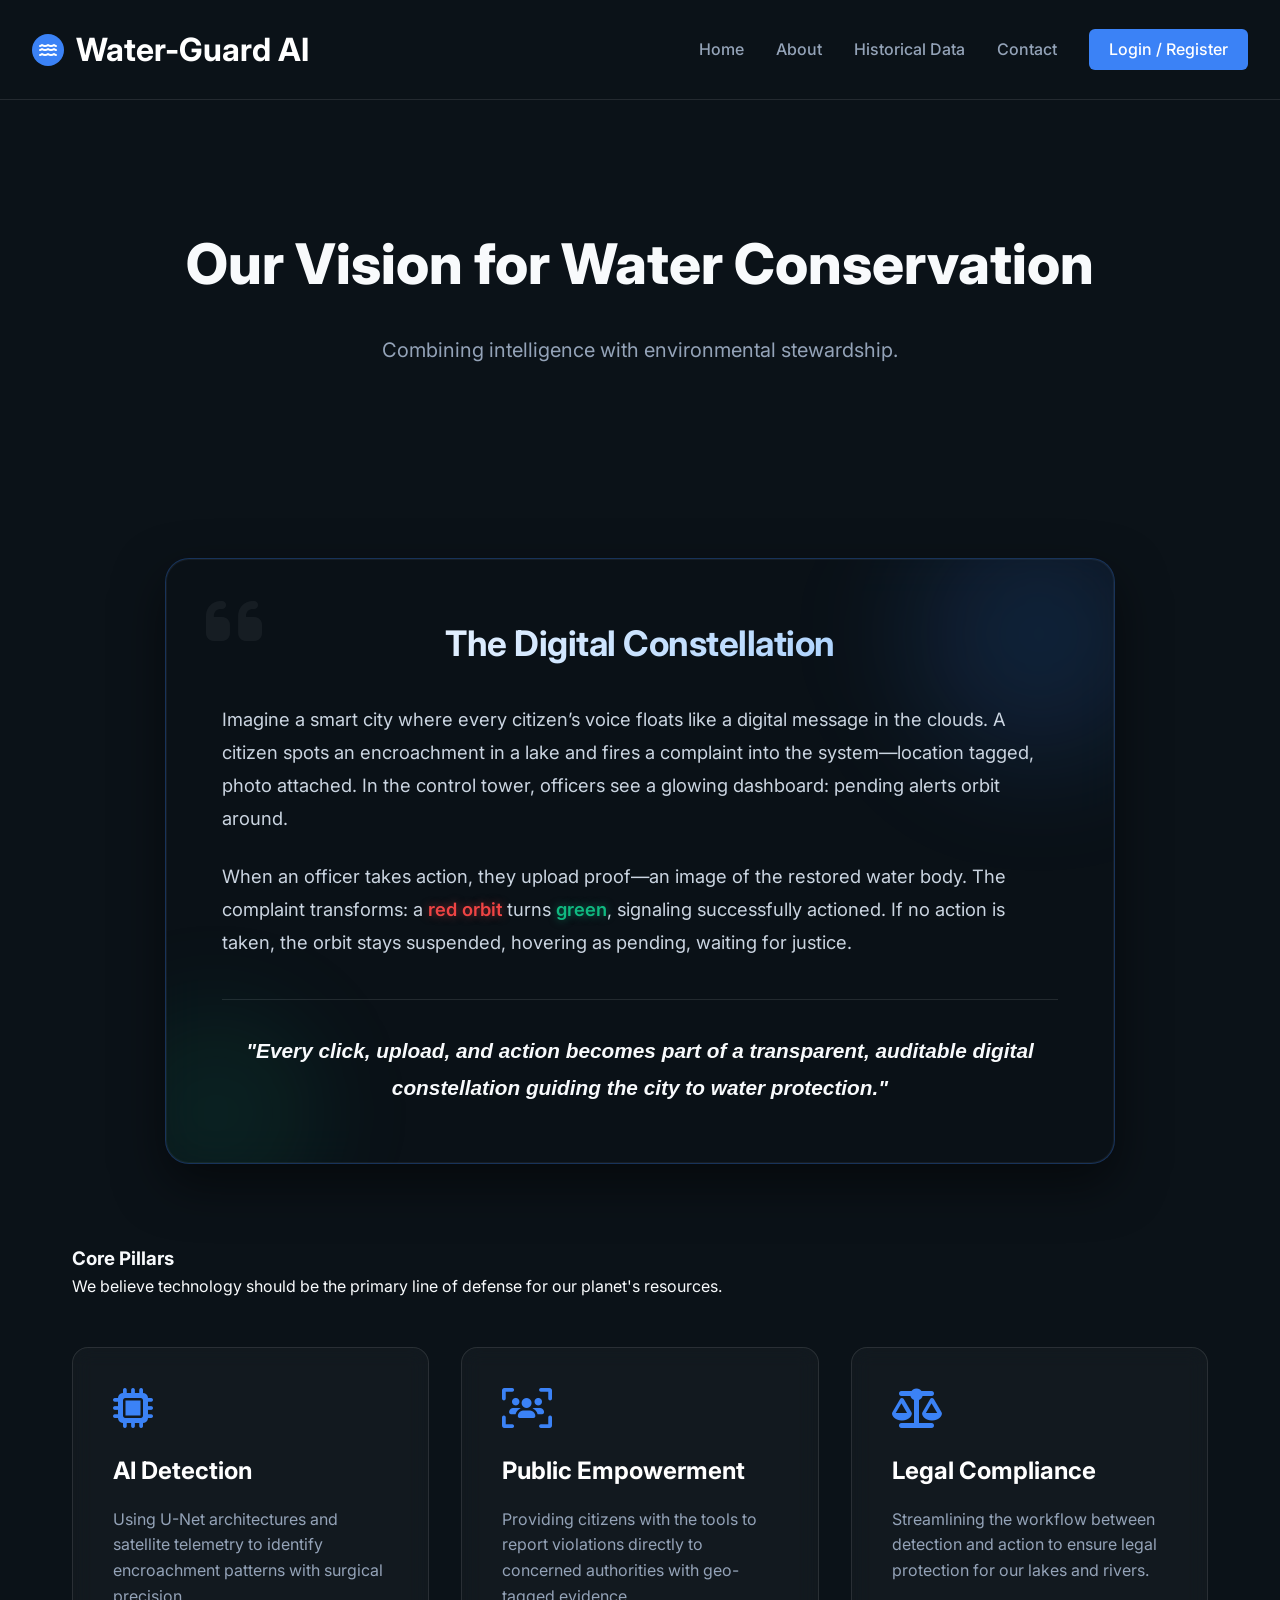
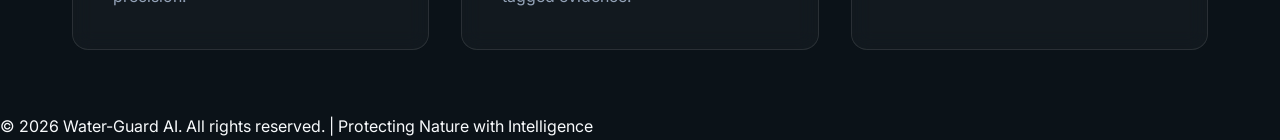
==== commit fbe41047: "Clean project, remove venv, and merge recent frontend/database updates" ====
--- a/frontend/about.html
+++ b/frontend/about.html
@@ -84,8 +84,26 @@
         </section>
 
         <section class="about-content">
+            <div class="vision-story" style="text-align: center; max-width: 950px; margin: 0 auto 5rem auto; padding: 3.5rem; background: rgba(11, 18, 24, 0.8); backdrop-filter: blur(20px); border: 1px solid rgba(59, 130, 246, 0.3); border-radius: 24px; box-shadow: 0 20px 50px rgba(0,0,0,0.5), inset 0 0 0 1px rgba(255,255,255,0.05); position: relative; overflow: hidden;">
+                <!-- Glowing Orbs inside the card -->
+                <div style="position: absolute; top: -50px; right: -50px; width: 250px; height: 250px; background: rgba(59, 130, 246, 0.15); filter: blur(60px); border-radius: 50%;"></div>
+                <div style="position: absolute; bottom: -50px; left: -50px; width: 200px; height: 200px; background: rgba(16, 185, 129, 0.1); filter: blur(50px); border-radius: 50%;"></div>
+                
+                <i class="fa-solid fa-quote-left" style="font-size: 4rem; color: rgba(255,255,255,0.05); position: absolute; top: 30px; left: 40px;"></i>
+                
+                <h3 style="font-size: 2.2rem; margin-bottom: 2rem; background: linear-gradient(135deg, #ffffff 0%, #93c5fd 100%); background-clip: text; -webkit-background-clip: text; -webkit-text-fill-color: transparent; font-weight: 700; letter-spacing: -0.5px;">The Digital Constellation</h3>
+                
+                <p style="font-size: 1.15rem; line-height: 1.8; color: #cbd5e1; text-align: left; position: relative; z-index: 1;">
+                    <span style="display: block; margin-bottom: 1.5rem;">Imagine a smart city where every citizen’s voice floats like a digital message in the clouds. A citizen spots an encroachment in a lake and fires a complaint into the system—location tagged, photo attached. In the control tower, officers see a glowing dashboard: pending alerts orbit around.</span>
+                    
+                    <span style="display: block; margin-bottom: 2rem;">When an officer takes action, they upload proof—an image of the restored water body. The complaint transforms: a <span style="color: #ef4444; font-weight: 600; text-shadow: 0 0 8px rgba(239, 68, 68, 0.5);">red orbit</span> turns <span style="color: #10b981; font-weight: 600; text-shadow: 0 0 8px rgba(16, 185, 129, 0.5);">green</span>, signaling successfully actioned. If no action is taken, the orbit stays suspended, hovering as pending, waiting for justice.</span>
+                    
+                    <span style="display: block; font-weight: 600; color: #f8fafc; font-size: 1.3rem; font-style: italic; text-align: center; margin-top: 2.5rem; padding-top: 2rem; border-top: 1px solid rgba(255,255,255,0.1);">"Every click, upload, and action becomes part of a transparent, auditable digital constellation guiding the city to water protection."</span>
+                </p>
+            </div>
+
             <div class="section-header">
-                <h3>The Mission</h3>
+                <h3>Core Pillars</h3>
                 <p>We believe technology should be the primary line of defense for our planet's resources.</p>
             </div>
 
